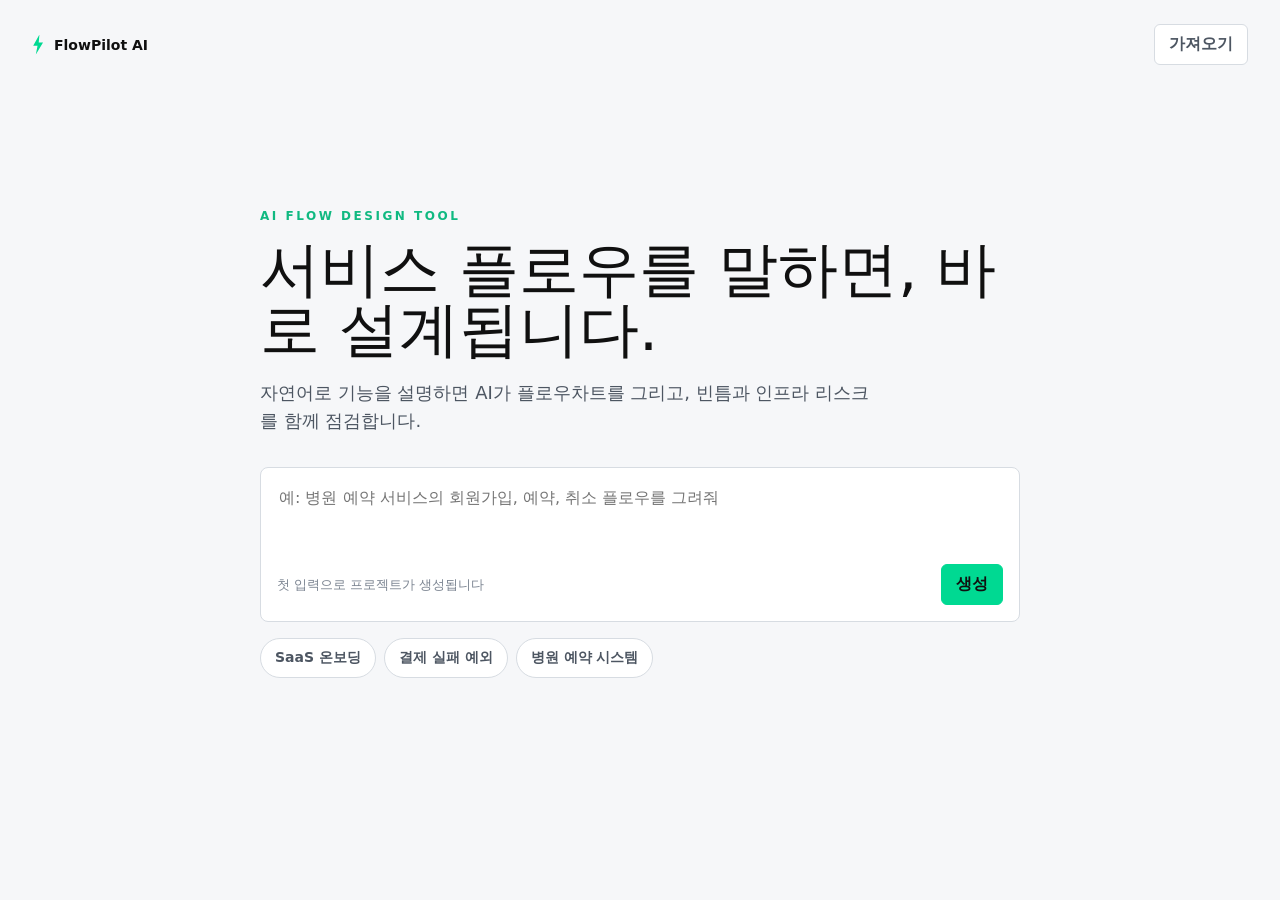
==== index.html @ 8ba4936b "Build FlowPilot AI prototype" ====
<!doctype html>
<html lang="ko">
  <head>
    <meta charset="UTF-8" />
    <meta name="viewport" content="width=device-width, initial-scale=1.0" />
    <title>FlowPilot AI</title>
    <link rel="stylesheet" href="./styles.css" />
  </head>
  <body>
    <main id="app" class="app-shell">
      <section id="entryScreen" class="entry-screen">
        <div class="entry-topbar">
          <div class="brand-mark" aria-label="FlowPilot AI">
            <span class="brand-bolt"></span>
            <span>FlowPilot AI</span>
          </div>
          <button class="ghost-button" type="button">가져오기</button>
        </div>

        <div class="entry-center">
          <div class="eyebrow">AI FLOW DESIGN TOOL</div>
          <h1>서비스 플로우를 말하면, 바로 설계됩니다.</h1>
          <p class="entry-copy">자연어로 기능을 설명하면 AI가 플로우차트를 그리고, 빈틈과 인프라 리스크를 함께 점검합니다.</p>

          <form id="initialForm" class="initial-prompt">
            <textarea
              id="initialInput"
              rows="3"
              placeholder="예: 병원 예약 서비스의 회원가입, 예약, 취소 플로우를 그려줘"
            ></textarea>
            <div class="prompt-footer">
              <div class="prompt-hint">첫 입력으로 프로젝트가 생성됩니다</div>
              <button class="primary-button" type="submit">생성</button>
            </div>
          </form>

          <div class="example-row" aria-label="예시 프롬프트">
            <button type="button" class="chip" data-prompt="B2B SaaS 회원가입부터 워크스페이스 생성, 팀 초대, 결제까지의 온보딩 플로우를 만들어줘.">SaaS 온보딩</button>
            <button type="button" class="chip" data-prompt="결제 실패, 재시도, 고객센터 안내까지 포함한 예외 처리 플로우를 설계해줘.">결제 실패 예외</button>
            <button type="button" class="chip" data-prompt="병원 예약 서비스의 회원가입, 본인인증, 진료 예약, 예약 변경과 취소 플로우를 그려줘.">병원 예약 시스템</button>
          </div>
        </div>
      </section>

      <section id="workspaceScreen" class="workspace-screen hidden">
        <header class="workspace-topbar">
          <div>
            <div class="brand-mark compact">
              <span class="brand-bolt"></span>
              <span>FlowPilot AI</span>
            </div>
            <h2 id="projectTitle">새 서비스 플로우</h2>
          </div>
          <div class="topbar-actions">
            <span class="status-pill live"><span></span>AI 검토 중</span>
            <button id="exportButton" class="outline-button" type="button">내보내기</button>
          </div>
        </header>

        <div class="workspace-layout">
          <section id="canvasPanel" class="canvas-panel">
            <div class="canvas-toolbar" aria-label="캔버스 도구">
              <button class="icon-button" type="button" title="확대">+</button>
              <button class="icon-button" type="button" title="축소">-</button>
              <button id="fitButton" class="tool-button" type="button">화면 맞춤</button>
              <button id="impactButton" class="tool-button" type="button">영향도</button>
              <button id="fullscreenButton" class="icon-button" type="button" title="전체 화면">⛶</button>
            </div>

            <div id="flowCanvas" class="flow-canvas" aria-label="서비스 플로우 캔버스">
              <svg id="edgeLayer" class="edge-layer" viewBox="0 0 1200 620" preserveAspectRatio="xMidYMid meet"></svg>
              <div id="nodeLayer" class="node-layer"></div>
              <aside id="impactOverlay" class="impact-overlay hidden">
                <div class="panel-label">IMPACT ANALYSIS</div>
                <h3>기능 추가 영향도</h3>
                <ul>
                  <li><strong>높음</strong> 권한 관리, 감사 로그</li>
                  <li><strong>중간</strong> 알림 발송, 결제 소유자</li>
                  <li><strong>낮음</strong> 사용자 목록 필터</li>
                </ul>
              </aside>
            </div>

            <div class="mini-map">
              <span></span>
              <span></span>
              <span></span>
            </div>
          </section>

          <section id="copilotPanel" class="copilot-panel">
            <div class="panel-resizer" aria-hidden="true"></div>
            <nav class="copilot-tabs" aria-label="AI 패널 탭">
              <button class="active" type="button">Chat</button>
              <button type="button">Issues</button>
              <button type="button">Infra</button>
              <button type="button">Changes</button>
            </nav>

            <div id="messageList" class="message-list"></div>

            <form id="chatForm" class="chat-input">
              <textarea id="chatInput" rows="2" placeholder="/add 결제 실패 플로우 또는 자연어로 수정 요청"></textarea>
              <button class="primary-button" type="submit">전송</button>
            </form>
          </section>
        </div>
      </section>

      <dialog id="exportDialog" class="export-dialog">
        <form method="dialog">
          <div class="modal-head">
            <div>
              <div class="panel-label">EXPORT</div>
              <h3>플로우 내보내기</h3>
            </div>
            <button class="icon-button" value="cancel" type="submit">×</button>
          </div>
          <div class="export-grid">
            <label><input type="checkbox" checked /> 전체 플로우</label>
            <label><input type="checkbox" checked /> AI 코멘트</label>
            <label><input type="checkbox" checked /> 인프라 체크리스트</label>
            <label><input type="checkbox" /> 변경 이력</label>
          </div>
          <div class="modal-actions">
            <button class="outline-button" value="png" type="submit">PNG</button>
            <button class="outline-button" value="json" type="submit">JSON</button>
            <button class="primary-button" value="pdf" type="submit">PDF</button>
          </div>
        </form>
      </dialog>
    </main>

    <script src="./app.js"></script>
  </body>
</html>
---- styles.css ----
:root {
  --primary: #00d992;
  --primary-soft: #2fd6a1;
  --primary-deep: #10b981;
  --ink: #101010;
  --body: #4d5662;
  --muted: #7b8491;
  --canvas: #f6f7f9;
  --canvas-soft: #eef1f4;
  --panel: #ffffff;
  --hairline: #d7dce2;
  --hairline-strong: #b8c0cc;
  --warning: #f59e0b;
  --danger: #ef4444;
  --info: #3b82f6;
  --radius-sm: 6px;
  --radius-md: 8px;
  --shadow-modal: 0 24px 70px rgba(16, 24, 40, 0.18);
  font-family: Inter, system-ui, -apple-system, BlinkMacSystemFont, "Segoe UI", sans-serif;
}

* {
  box-sizing: border-box;
}

body {
  margin: 0;
  min-height: 100vh;
  background: var(--canvas);
  color: var(--ink);
}

button,
textarea {
  font: inherit;
}

button {
  cursor: pointer;
}

.hidden {
  display: none !important;
}

.app-shell {
  min-height: 100vh;
}

.entry-screen {
  min-height: 100vh;
  display: grid;
  grid-template-rows: auto 1fr;
  padding: 24px 32px;
}

.entry-topbar,
.workspace-topbar {
  display: flex;
  align-items: center;
  justify-content: space-between;
}

.brand-mark {
  display: inline-flex;
  gap: 10px;
  align-items: center;
  font-size: 14px;
  font-weight: 700;
}

.brand-mark.compact {
  margin-bottom: 6px;
}

.brand-bolt {
  width: 12px;
  height: 20px;
  display: inline-block;
  background: var(--primary);
  clip-path: polygon(62% 0, 10% 56%, 46% 56%, 32% 100%, 92% 40%, 56% 40%);
}

.entry-center {
  width: min(760px, 100%);
  align-self: center;
  justify-self: center;
  padding-bottom: 6vh;
}

.eyebrow,
.panel-label {
  color: var(--primary-deep);
  font-size: 12px;
  font-weight: 700;
  letter-spacing: 2.52px;
}

h1,
h2,
h3,
p {
  margin: 0;
}

h1 {
  margin-top: 16px;
  font-size: clamp(38px, 6vw, 60px);
  line-height: 1;
  font-weight: 400;
  letter-spacing: 0;
}

.entry-copy {
  max-width: 620px;
  margin-top: 20px;
  color: var(--body);
  font-size: 18px;
  line-height: 28px;
}

.initial-prompt {
  margin-top: 32px;
  background: var(--panel);
  border: 1px solid var(--hairline);
  border-radius: var(--radius-md);
  padding: 16px;
}

textarea {
  width: 100%;
  resize: none;
  border: 0;
  outline: 0;
  background: transparent;
  color: var(--ink);
  line-height: 24px;
}

.prompt-footer,
.modal-head,
.modal-actions {
  display: flex;
  align-items: center;
  justify-content: space-between;
  gap: 12px;
}

.prompt-hint {
  color: var(--muted);
  font-size: 13px;
}

.primary-button,
.outline-button,
.ghost-button,
.tool-button,
.icon-button,
.chip {
  min-height: 40px;
  border-radius: var(--radius-sm);
  border: 1px solid var(--hairline);
  background: var(--panel);
  color: var(--ink);
  padding: 9px 14px;
  font-weight: 600;
}

.primary-button {
  border-color: var(--primary);
  background: var(--primary);
  color: #101010;
}

.ghost-button {
  color: var(--body);
}

.icon-button {
  width: 40px;
  padding: 0;
  display: inline-grid;
  place-items: center;
}

.example-row {
  display: flex;
  flex-wrap: wrap;
  gap: 8px;
  margin-top: 16px;
}

.chip {
  border-radius: 999px;
  color: var(--body);
  font-size: 14px;
}

.workspace-screen {
  min-height: 100vh;
  display: grid;
  grid-template-rows: auto 1fr;
  padding: 16px;
  gap: 12px;
}

.workspace-topbar {
  min-height: 72px;
  padding: 0 8px;
}

.workspace-topbar h2 {
  font-size: 20px;
  line-height: 28px;
}

.topbar-actions {
  display: flex;
  align-items: center;
  gap: 10px;
}

.status-pill {
  display: inline-flex;
  align-items: center;
  gap: 8px;
  min-height: 30px;
  border: 1px solid var(--hairline);
  border-radius: 999px;
  padding: 5px 10px;
  color: var(--body);
  font-size: 13px;
  font-weight: 600;
}

.status-pill span {
  width: 7px;
  height: 7px;
  border-radius: 999px;
  background: var(--primary);
  box-shadow: 0 0 0 5px rgba(0, 217, 146, 0.12);
}

.workspace-layout {
  min-height: 0;
  display: grid;
  grid-template-rows: minmax(360px, 3fr) minmax(260px, 2fr);
  gap: 12px;
}

.canvas-panel,
.copilot-panel {
  position: relative;
  min-height: 0;
  overflow: hidden;
  background: var(--panel);
  border: 1px solid var(--hairline);
  border-radius: var(--radius-md);
}

.canvas-toolbar {
  position: absolute;
  z-index: 5;
  top: 14px;
  left: 14px;
  display: flex;
  gap: 8px;
}

.flow-canvas {
  position: relative;
  height: 100%;
  min-height: 360px;
  overflow: hidden;
  background-image:
    linear-gradient(var(--canvas-soft) 1px, transparent 1px),
    linear-gradient(90deg, var(--canvas-soft) 1px, transparent 1px);
  background-size: 28px 28px;
}

.edge-layer,
.node-layer {
  position: absolute;
  inset: 0;
  width: 100%;
  height: 100%;
}

.edge-layer {
  pointer-events: none;
}

.edge {
  fill: none;
  stroke: var(--hairline-strong);
  stroke-width: 2;
  stroke-linecap: round;
  stroke-dasharray: 900;
  stroke-dashoffset: 900;
  animation: drawEdge 600ms ease forwards;
}

.edge.warning {
  stroke: var(--warning);
  stroke-dasharray: 7 7;
}

.edge.active {
  stroke: var(--primary-deep);
}

.node {
  position: absolute;
  width: 180px;
  min-height: 82px;
  padding: 12px 14px;
  background: rgba(255, 255, 255, 0.96);
  border: 1px solid var(--hairline);
  border-radius: var(--radius-md);
  transition:
    transform 300ms cubic-bezier(0.2, 0.8, 0.2, 1),
    opacity 220ms ease,
    border-color 180ms ease;
  animation: nodeIn 260ms ease both;
}

.node.dragging {
  border-color: var(--primary);
  transform: translate(var(--x), var(--y)) scale(1.02);
}

.node.deleting {
  opacity: 0;
  transform: translate(var(--x), var(--y)) scale(0.96);
}

.node-title {
  display: flex;
  align-items: center;
  justify-content: space-between;
  gap: 8px;
  font-size: 14px;
  font-weight: 700;
}

.node-copy {
  margin-top: 8px;
  color: var(--body);
  font-size: 12px;
  line-height: 17px;
}

.node-meta {
  margin-top: 10px;
  color: var(--muted);
  font-family: "SFMono-Regular", Consolas, "Liberation Mono", monospace;
  font-size: 11px;
}

.node.start {
  border-left: 4px solid var(--primary);
}

.node.decision {
  border-color: var(--info);
}

.node.risk {
  border-color: var(--warning);
}

.node.infra {
  border-color: var(--primary-deep);
}

.node.end {
  background: var(--canvas-soft);
}

.node-badge {
  flex: 0 0 auto;
  border-radius: 999px;
  padding: 3px 7px;
  background: var(--canvas-soft);
  color: var(--body);
  font-size: 10px;
  font-weight: 700;
}

.mini-map {
  position: absolute;
  right: 16px;
  bottom: 16px;
  width: 130px;
  height: 76px;
  border: 1px solid var(--hairline);
  border-radius: var(--radius-sm);
  background: rgba(255, 255, 255, 0.86);
  padding: 12px;
}

.mini-map span {
  display: block;
  height: 8px;
  margin-bottom: 8px;
  border-radius: 999px;
  background: var(--hairline);
}

.mini-map span:nth-child(2) {
  width: 78%;
  background: var(--primary);
}

.mini-map span:nth-child(3) {
  width: 58%;
}

.impact-overlay {
  position: absolute;
  right: 16px;
  top: 16px;
  width: min(320px, calc(100% - 32px));
  padding: 18px;
  background: var(--panel);
  border: 1px solid var(--hairline);
  border-radius: var(--radius-md);
  box-shadow: var(--shadow-modal);
  z-index: 6;
}

.impact-overlay h3 {
  margin-top: 8px;
  font-size: 18px;
}

.impact-overlay ul {
  margin: 14px 0 0;
  padding-left: 18px;
  color: var(--body);
  font-size: 13px;
  line-height: 22px;
}

.copilot-panel {
  display: grid;
  grid-template-rows: auto 1fr auto;
}

.panel-resizer {
  width: 56px;
  height: 4px;
  margin: 8px auto 4px;
  border-radius: 999px;
  background: var(--hairline);
}

.copilot-tabs {
  display: flex;
  gap: 4px;
  padding: 8px 12px 10px;
  border-bottom: 1px solid var(--hairline);
}

.copilot-tabs button {
  min-height: 34px;
  border: 0;
  border-radius: var(--radius-sm);
  background: transparent;
  color: var(--muted);
  padding: 6px 12px;
  font-weight: 700;
}

.copilot-tabs button.active {
  background: var(--canvas-soft);
  color: var(--ink);
}

.message-list {
  overflow: auto;
  padding: 16px;
  display: grid;
  gap: 12px;
}

.message {
  max-width: 840px;
  border: 1px solid var(--hairline);
  border-radius: var(--radius-md);
  padding: 14px;
  background: var(--panel);
}

.message.ai {
  border-left: 3px solid var(--primary);
}

.message.user {
  justify-self: end;
  background: var(--canvas-soft);
}

.message-title {
  margin-bottom: 8px;
  font-size: 13px;
  font-weight: 700;
}

.message p,
.message li {
  color: var(--body);
  font-size: 14px;
  line-height: 22px;
}

.choice-row {
  display: flex;
  flex-wrap: wrap;
  gap: 8px;
  margin-top: 12px;
}

.choice-row button {
  border: 1px solid var(--hairline);
  border-radius: 999px;
  background: var(--panel);
  padding: 7px 10px;
  font-size: 13px;
  font-weight: 700;
}

.checklist {
  margin: 10px 0 0;
  padding: 0;
  list-style: none;
}

.checklist li {
  display: flex;
  gap: 8px;
  align-items: flex-start;
  margin-top: 8px;
}

.chat-input {
  display: grid;
  grid-template-columns: 1fr auto;
  gap: 10px;
  padding: 12px;
  border-top: 1px solid var(--hairline);
}

.chat-input textarea {
  min-height: 44px;
  padding: 11px 12px;
  border: 1px solid var(--hairline);
  border-radius: var(--radius-sm);
  background: var(--canvas);
}

.export-dialog {
  width: min(520px, calc(100vw - 32px));
  border: 1px solid var(--hairline);
  border-radius: var(--radius-md);
  box-shadow: var(--shadow-modal);
  padding: 0;
}

.export-dialog::backdrop {
  background: rgba(16, 24, 40, 0.28);
}

.export-dialog form {
  padding: 20px;
}

.modal-head h3 {
  margin-top: 6px;
}

.export-grid {
  display: grid;
  gap: 12px;
  margin: 20px 0;
  color: var(--body);
}

@keyframes nodeIn {
  from {
    opacity: 0;
    transform: translate(var(--x), calc(var(--y) + 8px));
  }
  to {
    opacity: 1;
    transform: translate(var(--x), var(--y));
  }
}

@keyframes drawEdge {
  to {
    stroke-dashoffset: 0;
  }
}

@media (max-width: 780px) {
  .entry-screen {
    padding: 18px;
  }

  .entry-topbar .ghost-button {
    display: none;
  }

  .workspace-layout {
    grid-template-rows: minmax(420px, 1fr) minmax(320px, 0.7fr);
  }

  .workspace-topbar {
    align-items: flex-start;
    gap: 12px;
  }

  .topbar-actions {
    flex-direction: column;
    align-items: flex-end;
  }

  .canvas-toolbar {
    flex-wrap: wrap;
    right: 14px;
  }

  .node {
    width: 156px;
  }
}
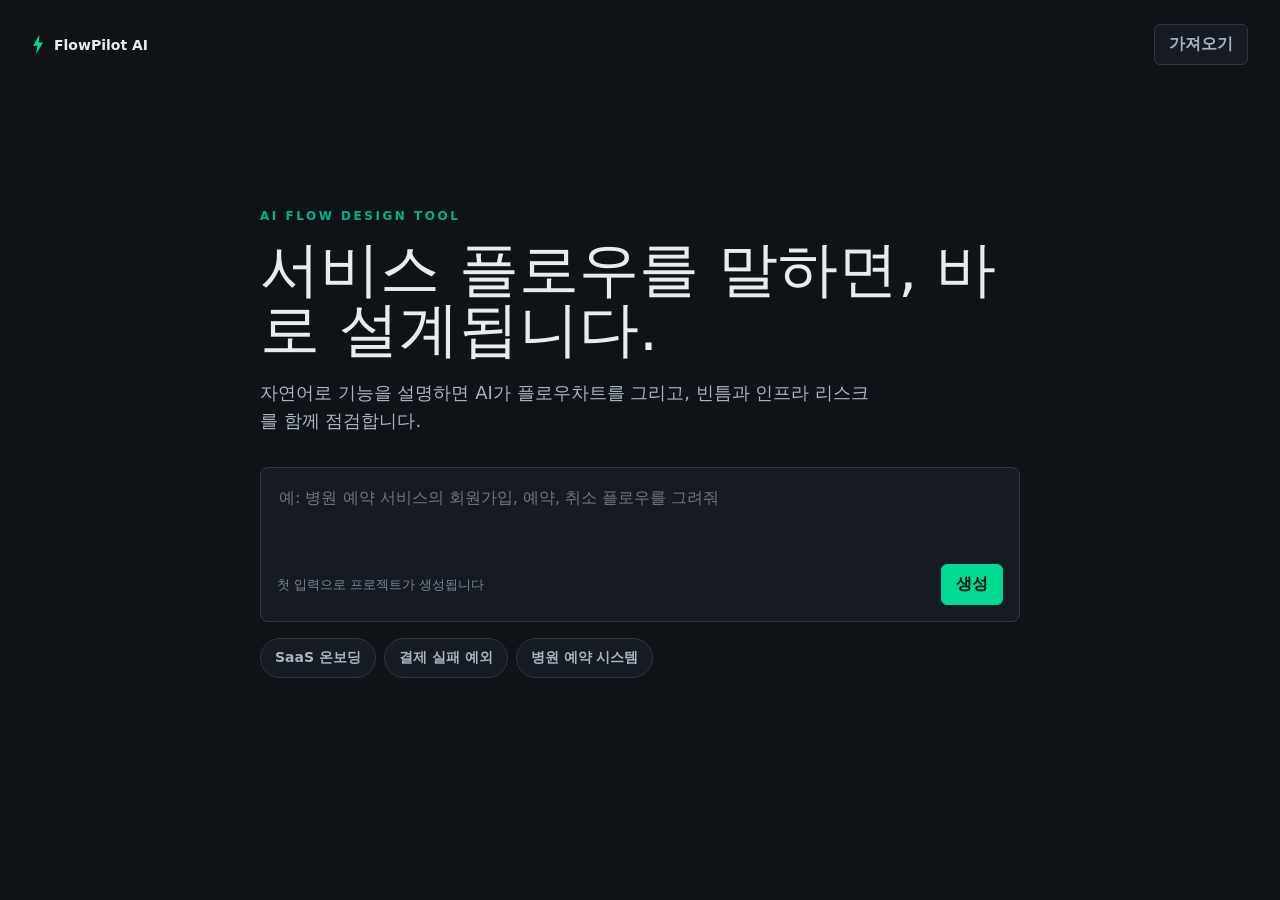
==== commit f994e140: "Redesign UI to dark mode and implement dynamic flow generation - Convert entire design from light to" ====
--- a/index.html
+++ b/index.html
@@ -3,8 +3,8 @@
   <head>
     <meta charset="UTF-8" />
     <meta name="viewport" content="width=device-width, initial-scale=1.0" />
-    <title>FlowPilot AI</title>
-    <link rel="stylesheet" href="./styles.css" />
+    <title>Noda - AI 플로우 설계 툴</title>
+    <link rel="stylesheet" href="./styles.css?v=1" />
   </head>
   <body>
     <main id="app" class="app-shell">
--- a/styles.css
+++ b/styles.css
@@ -1,21 +1,21 @@
 :root {
   --primary: #00d992;
-  --primary-soft: #2fd6a1;
-  --primary-deep: #10b981;
-  --ink: #101010;
-  --body: #4d5662;
-  --muted: #7b8491;
-  --canvas: #f6f7f9;
-  --canvas-soft: #eef1f4;
-  --panel: #ffffff;
-  --hairline: #d7dce2;
-  --hairline-strong: #b8c0cc;
+  --primary-soft: #33e5a8;
+  --primary-deep: #00b380;
+  --ink: #e8ecf1;
+  --body: #a8b4c1;
+  --muted: #7a8492;
+  --canvas: #0f1217;
+  --canvas-soft: #1a1f27;
+  --panel: #161b23;
+  --hairline: #30363d;
+  --hairline-strong: #444c56;
   --warning: #f59e0b;
-  --danger: #ef4444;
-  --info: #3b82f6;
+  --danger: #ff6b6b;
+  --info: #58a6ff;
   --radius-sm: 6px;
   --radius-md: 8px;
-  --shadow-modal: 0 24px 70px rgba(16, 24, 40, 0.18);
+  --shadow-modal: 0 24px 70px rgba(0, 0, 0, 0.5);
   font-family: Inter, system-ui, -apple-system, BlinkMacSystemFont, "Segoe UI", sans-serif;
 }
 
@@ -314,7 +314,7 @@
   width: 180px;
   min-height: 82px;
   padding: 12px 14px;
-  background: rgba(255, 255, 255, 0.96);
+  background: rgba(22, 27, 35, 0.96);
   border: 1px solid var(--hairline);
   border-radius: var(--radius-md);
   transition:
@@ -322,6 +322,7 @@
     opacity 220ms ease,
     border-color 180ms ease;
   animation: nodeIn 260ms ease both;
+  backdrop-filter: blur(8px);
 }
 
 .node.dragging {
@@ -395,8 +396,9 @@
   height: 76px;
   border: 1px solid var(--hairline);
   border-radius: var(--radius-sm);
-  background: rgba(255, 255, 255, 0.86);
+  background: rgba(22, 27, 35, 0.86);
   padding: 12px;
+  backdrop-filter: blur(8px);
 }
 
 .mini-map span {
@@ -473,8 +475,8 @@
 }
 
 .copilot-tabs button.active {
-  background: var(--canvas-soft);
-  color: var(--ink);
+  background: rgba(0, 217, 146, 0.1);
+  color: var(--primary);
 }
 
 .message-list {
@@ -498,7 +500,8 @@
 
 .message.user {
   justify-self: end;
-  background: var(--canvas-soft);
+  background: rgba(0, 217, 146, 0.08);
+  border-color: rgba(0, 217, 146, 0.2);
 }
 
 .message-title {
